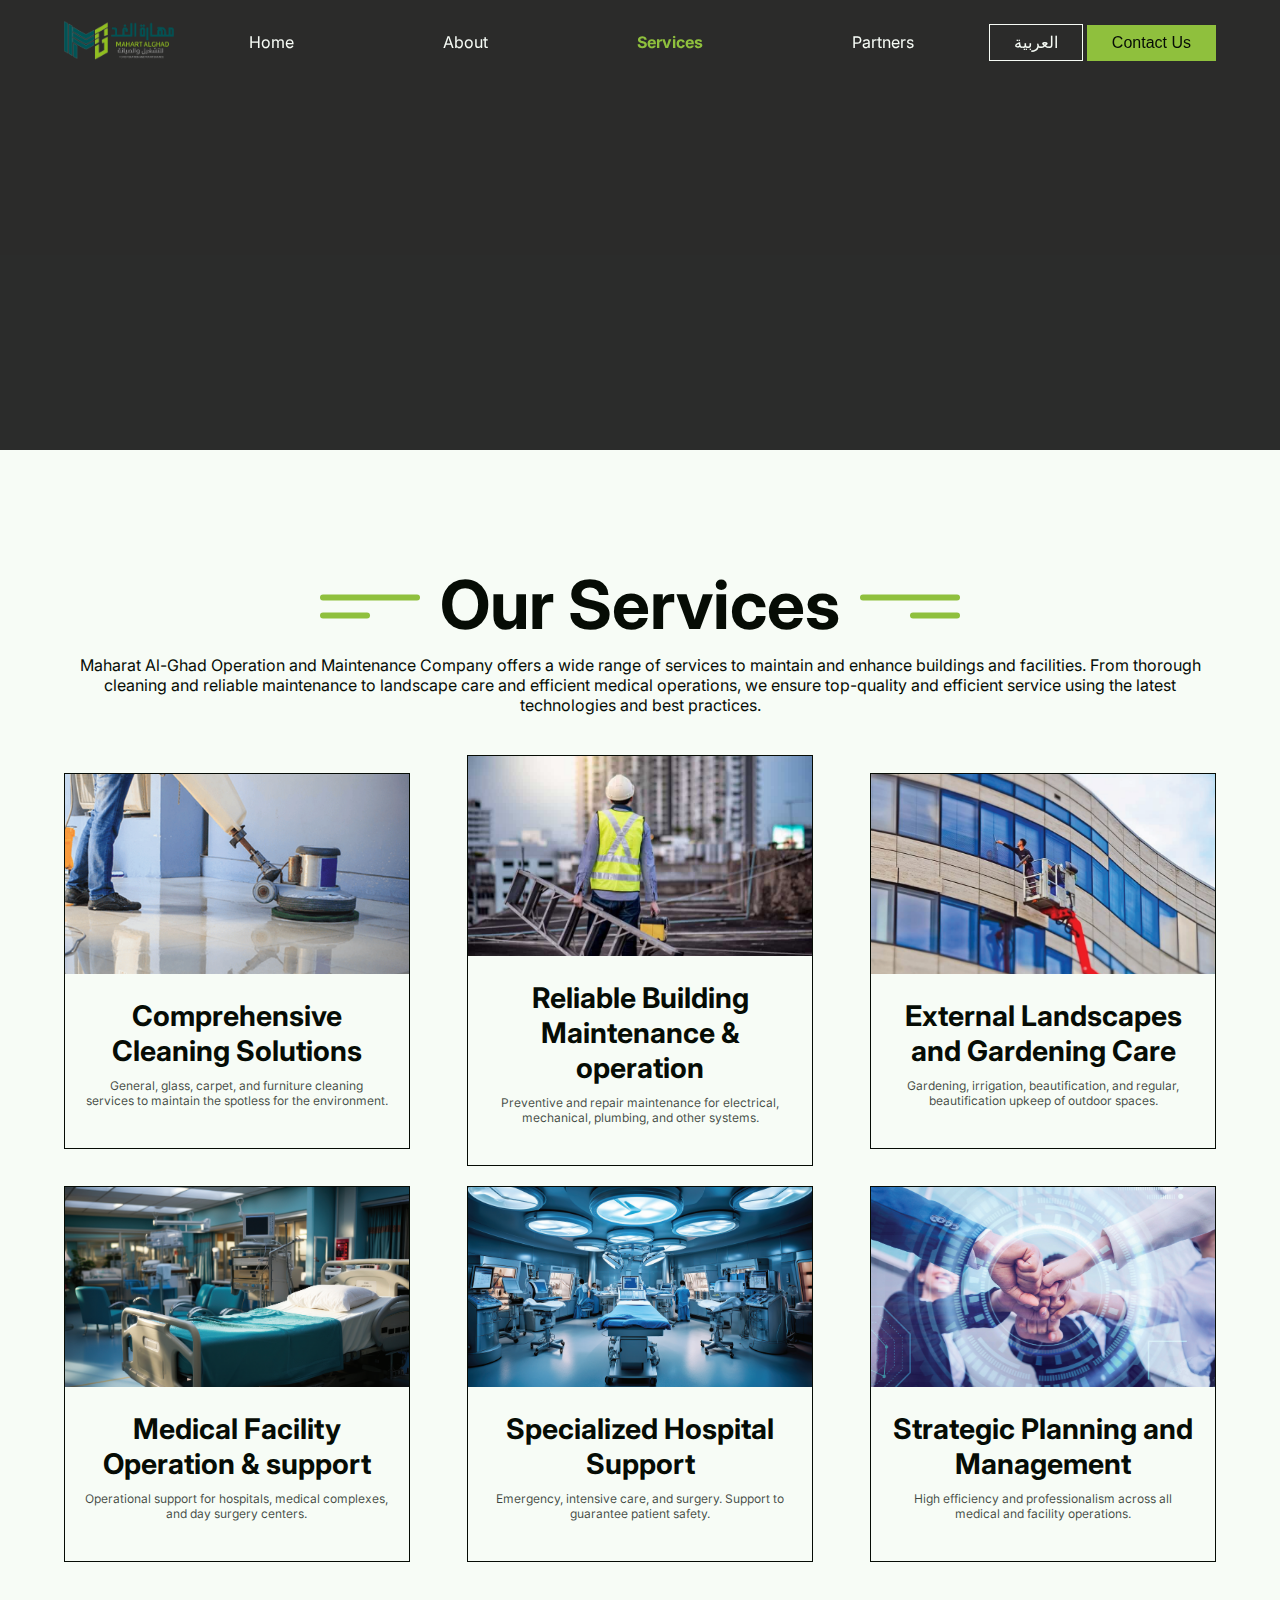
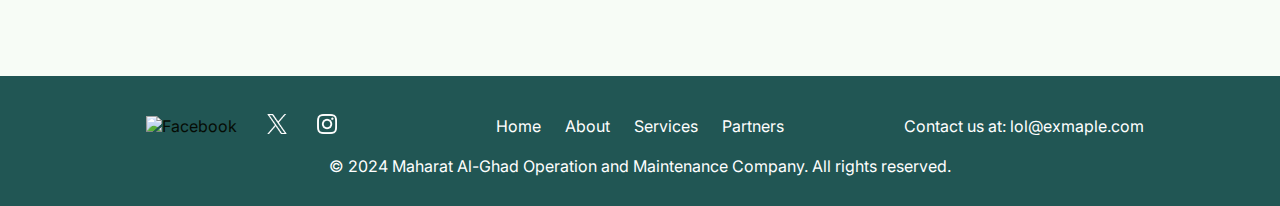
==== pages/services.html @ 473c0de6 "Intial commit" ====
<!DOCTYPE html>
<html lang="en">
<head>
    <meta charset="UTF-8">
    <meta name="viewport" content="width=device-width, initial-scale=1.0">
    <title>Mahart-alghad</title>
    <link rel="stylesheet" href="../styles/style.css">
    <link rel="stylesheet" href="../styles/about.css">
    <link rel="stylesheet" href="../styles/services.css">
    <link rel="icon" href="../assets/favicon.ico" type="image/x-icon">
</head>
<body>
    <nav class="navbar">
        <div class="logo">
            <img src="../assets/logo.png" alt="Company Logo">
        </div>
        <div class="menu-button">
            <button class="menub">
                <img width="35px" src="../assets/menub.png" alt="Menu">
            </button>
        </div>
        <div class="nav-links">
            <a href="index.html" class="nav-link" data-translate="home">Home</a>
            <a href="about.html" class="nav-link" data-translate="about">About</a>
            <a href="services.html" class="nav-link active" data-translate="services">Services</a>
            <a href="partners.html" class="nav-link" data-translate="projects">partners</a>
        </div>
        <div class="nav-buttons">
            <button id="language-toggle" class="secondary-button" data-translate="english">العربية</button>
            <button class="primary-button" data-translate="contact">Contact Us</button>
        </div>
    </nav>

    <header class="hero">
        <div class="overlay"></div>
        <div class="hero-content">
            <h1 data-translate="services_title"></h1>
        </div>
    </header>
    

    <main>

        <section id="services">
            <div class="title-head">
                <img src="../assets/titler.svg" alt="">
                <h1 data-translate="services_title">Our <span>Services</span></h1>
                <img src="../assets/titlel.svg" alt="">
            </div>
            <p data-translate="services_description">Maharat Al-Ghad Operation and Maintenance Company offers a wide range of services to maintain and enhance buildings and facilities. From thorough cleaning and reliable maintenance to landscape care and efficient medical operations, we ensure top-quality and efficient service using the latest technologies and best practices.</p>
             <div class="cards">
                <div class="card">
                    <img src="../assets/service1.png" alt="Service 1">
                    <div class="card-content" dir="auto">
                        <h4 data-translate="cleaning_title"></h4>
                        <small data-translate="cleaning_description"></small>
                    </div>
                </div>
                <div class="card">
                    <img src="../assets/service2.png" alt="Service 2">
                    <div class="card-content" dir="auto">
                        <h4 data-translate="maintenance_title"></h4>
                        <small data-translate="maintenance_description"></small>
                    </div>
                </div>
                <div class="card">
                    <img src="../assets/service3.png" alt="Service 3">
                    <div class="card-content" dir="auto">
                        <h4 data-translate="landscaping_title"></h4>
                        <small data-translate="landscaping_description"></small>
                    </div>
                </div>
                <div class="card">
                    <img src="../assets/service4.png" alt="Service 4">
                    <div class="card-content" dir="auto">
                        <h4 data-translate="Medical_Facility_title"></h4>
                        <small data-translate="Medical_Facility_description"></small>
                    </div>
                </div>
                <div class="card">
                    <img src="../assets/service5.png" alt="Service 5">
                    <div class="card-content" dir="auto">
                        <h4 data-translate="Specialized_Hospital_title"></h4>
                        <small data-translate="Specialized_Hospital_description"></small>
                    </div>
                </div>
                <div class="card">
                    <img src="../assets/vision.png" alt="Service 6">
                    <div class="card-content" dir="auto">
                        <h4 data-translate="Strategic_title"></h4>
                        <small data-translate="Strategic_description"></small>
                    </div>
                </div>
            </div>
        </section>

    </main>

    <footer>
        <div class="footer-container">
            <div class="social-links">
                <a href="#" class="social-link"><img src="../assets/facebook.png" alt="Facebook"></a>
                <a href="#" class="social-link"><img src="../assets/twitter.png" alt="Twitter"></a>
                <a href="#" class="social-link"><img src="../assets/instagram.png" alt="Instagram"></a>
            </div>
            <div class="footer-nav">
                <a href="index.html" data-translate="footer_home">Home</a>
                <a href="about.html" data-translate="footer_about">About</a>
                <a href="services.html" data-translate="footer_services">Services</a>
                <a href="partners.html" data-translate="footer_projects">partners</a>
            </div>
            <div class="contact-info">
                <p data-translate="footer_contact">Contact us at: <a href="mailto:example@email.com">example@email.com</a></p>
            </div>
        </div>
        <div class="copyright">
            <p data-translate="copyright_text">© 2024 Maharat Al-Ghad Operation and Maintenance Company. All rights reserved.</p>
        </div>
    </footer>
    
    <script src="../scripts/scroll.js"></script>
    <script src="../scripts/language-switch.js"></script>
    <script src="../scripts/menu-toggle.js"></script>
    <script src="../scripts/animations.js"></script>
</body>
</html>
---- styles/style.css ----
@import url('https://fonts.googleapis.com/css?family=Inter:700|Inter:400');

/* Define Constants */
:root {
    --primary-color: #8FC03D;
    --accent-color: #215654;
    --background-color: #F7FCF6;
    --text-color: #060C05;
    --secondary-text-color: rgba(6, 12, 5, 0.75);
    --horizontal-padding-desktop: 50px;
    --horizontal-padding-mobile: 20px;
}

/* Reset and General Styles */
body {
  font-family: 'Inter', sans-serif;
  font-weight: 400;
  background-color: var(--background-color);
  color: var(--text-color);
}

h1, h2, h3, h4, h5 {
  font-family: 'Inter', sans-serif;
  font-weight: 700;
}

html {font-size: 100%;} /* 16px */

h1 {font-size: 4.210rem; color: var(--primary-color); /* 67.36px */}

h2 {font-size: 3.158rem; /* 50.56px */}

h3 {font-size: 2.369rem; /* 37.92px */}

h4 {font-size: 1.777rem; /* 28.48px */}

h5 {font-size: 1.333rem; /* 21.28px */}

small {font-size: 0.750rem; font-weight: 400; /* 12px */}

button {
    font-size: 16px;
    font-weight: 400;
}

a {
    text-decoration: none;
    color: var(--text-color);
}

* {
    margin: 0;
    padding: 0;
    box-sizing: border-box;
}

section {
    padding: var(--horizontal-padding-desktop); /* Use horizontal padding variable */
    margin: 50px 0;
}

.title-head {
    display: flex;
    flex-direction: row;
    align-items: center; /* Center vertically */
    gap: 20px;
}


/* Navbar */
.navbar {
    position: fixed;
    top: 0;
    left: 0;
    width: 100%;
    background-color: transparent;
    z-index: 1000;
    display: flex;
    align-items: center;
    justify-content: space-between;
    padding: 20px var(--horizontal-padding-desktop); /* Use horizontal padding variable */
    transition: background-color 0.3s ease-in-out; /* Smooth transition for background color change */
}

.navbar.scrolled {
    background-color: var(--background-color); /* Color after scrolling */
    border-bottom: 1px solid var(--text-color);
}

.navbar .logo img {
    height: 40px;
}

.navbar .nav-links {
    flex: 1;
    display: flex;
    justify-content: space-around;
}

.navbar .nav-links a {
    color: var(--background-color); /* Default color */
    text-decoration: none;
    margin: 0 20px;
    font-weight: 400;
    transition: color 0.3s ease-in-out; /* Smooth transition for color change */
}

.navbar .nav-links .active {
    color: var(--primary-color);
    font-weight: bold;
}

.navbar.scrolled .nav-links .active {
    color: var(--primary-color);
    font-weight: bold;
}

.navbar.scrolled .nav-links a {
    color: var(--text-color); /* Color after scrolling */
}

.navbar.scrolled .secondary-button {
    border: 1px solid var(--text-color);
    color: var(--text-color);
}

.navbar .menu-button {
    display: none;
}

.navbar .menu-button button {
    background-color: transparent;
    border: none;
}

/* Hero Section */
.hero {
    position: relative;
    height: 100vh;
    display: flex;
    align-items: center;
    color: white;
    padding: 0 var(--horizontal-padding-desktop); /* Use horizontal padding variable */
    overflow: hidden;
}

.hero .overlay {
    position: absolute;
    width: 100%;
    height: 100%;
    top: 0;
    left: 0;
    background: rgba(0, 0, 0, 0.77); /* Semi-transparent black background */
    z-index: 1;
}

.hero .slider {
    position: absolute;
    width: 100%;
    height: 100%;
    top: 0;
    left: 0;
    z-index: 0;
}

.hero .slider img {
    width: 100%;
    height: 100%;
    object-fit: cover;
    position: absolute;
    opacity: 0;
    animation: sliderAnimation 15s infinite;
}

.hero .slider img:nth-child(1) {
    animation-delay: 0s;
}

.hero .slider img:nth-child(2) {
    animation-delay: 5s;
}

.hero .slider img:nth-child(3) {
    animation-delay: 10s;
}

@keyframes sliderAnimation {
    0%, 33.33% {
        opacity: 1;
    }
    66.66%, 100% {
        opacity: 0;
    }
}

.hero .hero-content {
    position: relative;
    z-index: 2;
    max-width: 70vw;
}

.hero-content {
    opacity: 0;
    animation: fadeIn 2s forwards;
}

@keyframes fadeIn {
    from {
        opacity: 0;
        transform: translateY(20px);
    }
    to {
        opacity: 1;
        transform: translateY(0);
    }
}


.hero .buttons {
    margin-top: 20px;
    display: flex;
    flex-direction: row;
    gap: 20px;
}

.hero p {
    font-size: 16px;
    font-weight: 400;
    padding: 20px 0px;
}

/* Buttons */
.primary-button {
    background-color: var(--primary-color);
    border: 1px solid var(--primary-color);
    padding: 8px 24px;
    color: var(--text-color);
    cursor: pointer;
    transition: background-color 0.3s ease;
}

.primary-button:hover {
    background-color: #516c22;
}

.secondary-button {
    background-color: transparent;
    padding: 8px 24px;
    border: 1px solid var(--background-color);
    color: var(--background-color);
    cursor: pointer;
}

/* About Section */
#about-us {
    display: flex;
    flex-wrap: wrap;
    padding: var(--horizontal-padding-desktop);
    align-items: center;
}

#about-us .about-image {
    position: relative;
    width: 50%;
    height: 80vh; /* Full screen height */
    display: flex;
    justify-content: center;
    align-items: center;
}

#about-us .about-image::before {
    content: '';
    position: absolute;
    top: 10px; /* Adjust for the downward margin */
    right: 10px; /* Adjust for the leftward margin */
    width: calc(100% + 10px);
    height: calc(100% + 10px);
    border: 5px solid var(--primary-color);
    z-index: 1;
}

:root:lang(ar) #about-us .about-image::before {
    right: auto;
    left: 10px;
}

#about-us .about-image img {
    width: 100%;
    height: 100%;
    object-fit: cover;
    z-index: 2;
    position: relative;
}

#about-us .about-content {
    width: 50%;
    display: flex;
    flex-direction: column;
    gap: 10px;
    padding: 20px;
}

#about-us .about-content h2 {
    display: flex;
    align-items: center;
    margin-bottom: 20px;
}

#about-us .about-content h2 span {
    /* color: var(--primary-color); */
    margin-right: 10px;
}

#about-us .about-content h3 {
    margin-bottom: 15px;
    color: var(--text-color);
}

#about-us .about-content p {
    margin-bottom: 20px;
}

#about-us .about-content .primary-button {
    align-self: flex-start;
}

/* Services Section */
#services {
    text-align: center;
    padding: var(--horizontal-padding-desktop); /* Use horizontal padding variable */
    display: flex;
    flex-direction: column;
    align-items: center;
    justify-content: center;
}

#services h1 {
    color: var(--text-color);
    margin-bottom: 10px;
}

#services p {
    margin-bottom: 40px;
}

#services .cards {
    display: flex;
    width: 100%; /* Set the desired width */
    overflow-x: auto; /* Enable horizontal scrolling */
    /* white-space: nowrap; */
    scrollbar-width: thin; /* Firefox */
    scrollbar-color: var(--primary-color) var(--background-color); /* Firefox */
    height: 60vh;
    gap: 20px;
    align-items: center;
}

#services .card {
    background-color: var(--background-color);
    border: 1px solid var(--text-color);
    width: 30%;
    flex-shrink: 0; /* Prevent cards from shrinking */
    transition: transform 0.3s ease;
}

#services .card:last-child {
    margin-right: 0; /* Remove margin for the last card */
}

#services .card img {
    width: 100%;
    height: 200px;
    object-fit: cover;
}

.tab-container {
    display: flex;
    justify-content: space-around;
    width: 100%;
    margin-bottom: 20px;
}

.tab {
    background-color: var(--background-color);
    border: none;
    padding: 30px 20px;
    margin: 0 5px;
    cursor: pointer;
    transition: all 0.3s ease;
}

.tab:focus {
    color: var(--primary-color);
    border-bottom: 3px solid var(--primary-color);
}

.tab-content {
    display: none;
    background-color: #fff;
    padding: 20px;
    border-radius: 8px;
    box-shadow: 0 4px 6px rgba(0, 0, 0, 0.1);
}

.tab-content.active {
    display: block;
}

#services .card-content {
    padding: 20px;
}

#services .card-content h4 {
    margin-bottom: 10px;
    color: var(--text-color);
}

#services .card-content small {
    color: var(--secondary-text-color);
    margin-bottom: 20px;
    display: block;
}

#services .primary-button {
    margin-top: 10px;
    width: 100%; /* Full width for button */
}

.modal {
    display: none;
    position: fixed;
    z-index: 1;
    left: 0;
    top: 0;
    width: 100%;
    height: 100%;
    overflow: auto;
    background-color: rgb(0,0,0);
    background-color: rgba(0,0,0,0.4);
}

.modal-content {
    background-color: #fefefe;
    margin: 15% auto;
    padding: 20px;
    border: 1px solid #888;
    width: 80%;
}

.close-button {
    color: #aaa;
    float: right;
    font-size: 28px;
    font-weight: bold;
}

.close-button:hover,
.close-button:focus {
    color: black;
    text-decoration: none;
    cursor: pointer;
}

/* Partners section */
#partners {
    display: flex;
    flex-direction: column;
}

#partners .title-head {
    justify-content: center;
}

@keyframes slide {
    from {
      transform: translateX(0);
    }
    to {
      transform: translateX(100%);
    }
  }
  
  .logos {
    overflow: hidden;
    padding: 60px 0;
    margin: 20px 0;
    background: #ecffcc;
    white-space: nowrap;
    position: relative;
    direction: rtl;
  }
  
  .logos:before,
  .logos:after {
    position: absolute;
    top: 0;
    width: 250px;
    height: 100%;
    content: "";
    z-index: 2;
  }
  
  .logos:before {
    left: 0;
    background: linear-gradient(to left, rgba(255, 255, 255, 0), var(--background-color));
  }
  
  .logos:after {
    right: 0;
    background: linear-gradient(to right, rgba(255, 255, 255, 0), var(--background-color));
  }
  
  .logos:hover .logos-slide {
    animation-play-state: paused;
  }
  
  .logos-slide {
    display: inline-block;
    animation: 35s slide infinite linear;
  }
  
  .logos-slide img {
    height: 50px;
    margin: 0 40px;
  }

/* Contact form section */
#contact-form {
    padding: var(--horizontal-padding-desktop);
    background-color: var(--background-color);
    color: var(--text-color);
    display: flex;
    flex-direction: column;
    justify-content: center;
}

#contact-form h1 {
    color: var(--text-color);
    text-align: end;
}

.content-wrapper {
    display: flex;
    flex-direction: row;
    align-items: flex-start;
    gap: var(--horizontal-padding-desktop);
}

.form-wrapper {
    margin-top: 0;
    width: 25%;
    text-align: left;
}

.contact-form {
    width: 90%;
    display: flex;
    flex-direction: column;
    align-items: center;
}

.contact-form .form-group {
    width: 100%;
    margin-bottom: 20px;
    text-align: left;
}

.contact-form label {
    display: block;
    width: 100%;
    margin-bottom: 5px;
}

.contact-form input,
.contact-form textarea {
    width: 100%;
    padding: 8px;
    font-size: 16px;
    border: 1px solid var(--primary-color);
}

.contact-form textarea {
    resize: vertical;
}

.contact-form button {
    width: 100%;
}

/* Footer */
footer {
    background-color: var(--accent-color);
    color: white;
    padding: 30px var(--horizontal-padding-desktop); /* Use horizontal padding variable */
    text-align: center;
}

.footer-container {
    display: flex;
    justify-content: space-between;
    align-items: center;
    flex-wrap: wrap;
    margin-bottom: 10px;
}

.social-links {
    display: flex;
    flex-direction: row;
    align-items: center;
    justify-content: center;
    flex: 1;
}

.social-link img {
    height: 20px;
    margin-right: 20px;
}

.social-link {
    margin-right: 10px;
}

.footer-nav {
    flex: 1;
}

.footer-nav a {
    color: white;
    text-decoration: none;
    margin: 0 10px;
}

.contact-info {
    flex: 1;
}

.contact-info p {
    margin: 10px 0;
}

.contact-info a {
    color: white;
    text-decoration: underline;
}

/* Responsive Styles */

/* Mobile styles */
@media (max-width: 599px) {
  :root {
    --horizontal-padding-desktop: var(--horizontal-padding-mobile);
  }

  html {font-size: 87.5%;} /* 14px */

  h1 {font-size: 2.441rem;} /* 34.32px */
  h2 {font-size: 1.953rem;} /* 27.84px */
  h3 {font-size: 1.563rem;} /* 22.56px */
  h4 {font-size: 1.25rem;}  /* 20px */
  h5 {font-size: 1rem;}     /* 16px */

  .hero .hero-content {
    max-width: 100%;
    text-align: center;
  }

  .navbar .nav-links {
    display: none; /* Hide nav links on mobile */
  }

  .navbar .nav-buttons {
    display: none;
  }

  .navbar .menu-button {
    display: block;
  }

  .nav-links.active {
    display: block;
  }

  .nav-links {
    display: none;
    position: absolute;
    top: 100%;
    left: 0;
    background-color: #222;
    width: 100%;
    text-align: center;
    border-top: 1px solid #E2E8F0;
}

.nav-links.active {
    display: block;
}

.nav-links a {
    display: block;
    padding: 1.5rem 0;
    color: var(--background-color);
    text-decoration: none;
    transition: background-color 0.3s ease;
}

.nav-links a:hover {
    background-color: #333;
}

.navbar.scrolled .nav-links a {
    color: var(--background-color); /* Color after scrolling */
}

  .hero .buttons {
    flex-direction: column;
  }

  .title-head img {
    width: 50px;
  }

  #about-us {
    flex-direction: column;
    align-items: center;
}

#about-us .about-image,
#about-us .about-content {
    width: 100%;
}

#about-us .about-image {
    height: auto; /* Adjust height to content */
}

#about-us .about-image::before {
    display: none;
}

#about-us .about-image img {
    width: 100%;
    height: auto;
    object-fit: cover;
 }

 #about-us .about-content {
    width: 100%;
    padding: 20px 0;
 }

 #services .cards {
    height: auto;
 }

 #services .card {
    width: 100%;
 }

.content-wrapper {
    display: flex;
    flex-direction: column;
    align-items: flex-start;
    gap: var(--horizontal-padding-mobile);
}

#contact-form h1 {
    text-align: start;
}

.form-wrapper {
    margin-bottom: 20px;
    width: 100%;
    text-align: center;
}

.contact-form {
    width: 100%;
    display: flex;
    flex-direction: column;
    align-items: center;
}

.footer-nav {
    display: none;
}

}

/* Tablet styles */
@media (min-width: 600px) and (max-width: 1023px) {
  :root {
    --horizontal-padding-desktop: 8%; /* Adjust as needed */
  }

  html {font-size: 93.75%;} /* 15px */

  h1 {font-size: 3.052rem;} /* 45.78px */
  h2 {font-size: 2.441rem;} /* 36.62px */
  h3 {font-size: 1.953rem;} /* 29.30px */
  h4 {font-size: 1.563rem;} /* 23.44px */
  h5 {font-size: 1.25rem;}  /* 20px */

  .hero .hero-content {
    max-width: 80vw;
  }

  .navbar .nav-links {
    display: none; /* Hide nav links on mobile */
  }

  .hero .buttons {
    flex-direction: row;
    gap: 10px;
  }
  
  #about-us .about-image,
    #about-us .about-content {
        width: 100%;
    }

    #about-us .about-image {
        height: 50vh; /* Adjust height for tablets */
    }

    #about-us .about-image::before {
        display: none;
    }
    
    
    #about-us .about-content {
        width: 100%;
        padding: 20px 0;
    }

    #services .cards {
        height: auto;
     }

    #services .card {
        width: 80%;
    }

    .content-wrapper {
        display: flex;
        flex-direction: column;
        align-items: flex-start;
        gap: var(--horizontal-padding-mobile);
    }
    
    #contact-form h1 {
        text-align: start;
    }
    
    .form-wrapper {
        margin-bottom: 20px;
        width: 100%;
        text-align: center;
    }
    
    .contact-form {
        width: 100%;
        display: flex;
        flex-direction: column;
        align-items: center;
    }
}

/* Desktop styles */
@media (min-width: 1024px) {
  :root {
    --horizontal-padding-desktop: 5%;
  }

  html {font-size: 100%;} /* 16px */

  h1 {font-size: 4.210rem;} /* 67.36px */
  h2 {font-size: 3.158rem;} /* 50.56px */
  h3 {font-size: 2.369rem;} /* 37.92px */
  h4 {font-size: 1.777rem;} /* 28.48px */
  h5 {font-size: 1.333rem;} /* 21.28px */

  .hero .hero-content {
    max-width: 70vw;
  }

  .navbar .nav-links {
    flex-direction: row;
    justify-content: space-around;
  }

  .hero .buttons {
    flex-direction: row;
    gap: 20px;
  }

  #services .card {
    width: 30%;
  }
}


span {
    color: var(--primary-color);
}
---- styles/about.css ----
.hero {
    position: relative;
    height: 50vh;
    background-image: url('../assets/back1.jpeg'); /* Replace with your image path */
    background-size: cover;
    background-position: top;
    justify-content: center;
}

.hero .overlay {
    position: absolute;
    top: 0;
    left: 0;
    width: 100%;
    height: 100%;
    background-color: rgba(0, 0, 0, 0.829);
}

.hero-content {
    position: absolute;
    text-align: center;
    color: white;
    z-index: 1;
}

.vision-container {
    display: flex;
    flex-direction: row;
    justify-content: space-between;
    align-items: center;
    gap: 40px;
    width: 100%;
}

.vision-image {
    /* align-items: center; */
    border: 2px solid var(--primary-color); /* Use your primary color variable */
    height: 70vh;
    background-image: url("../assets/vision.png");
    background-size: cover;
    background-position-x: center;
    border-radius: 40px 0 40px 0;
    width: 30vw;
}

.mission-col {
    text-align: end;
    flex: 1;
}

.vision-col {
    flex: 1;
}

.mission-col .title-head {
    justify-content: end;
}

.mission-col .title-head, .vision-col .title-head {
    margin-bottom: 20px;
}

.vision-col h4 {
    margin-bottom: 20px;
}


@media (max-width: 1023px) {
    .vision-container {
        flex-direction: column;
    }


    .vision-image {
        height: 50vh;
        width: 90vw;
    }
}
---- styles/services.css ----
#services .cards {
    display: flex;
    justify-content: space-between;
    flex-wrap: wrap;
    overflow: hidden;
    height: auto;
    gap: 20px;
    align-items: center;
}
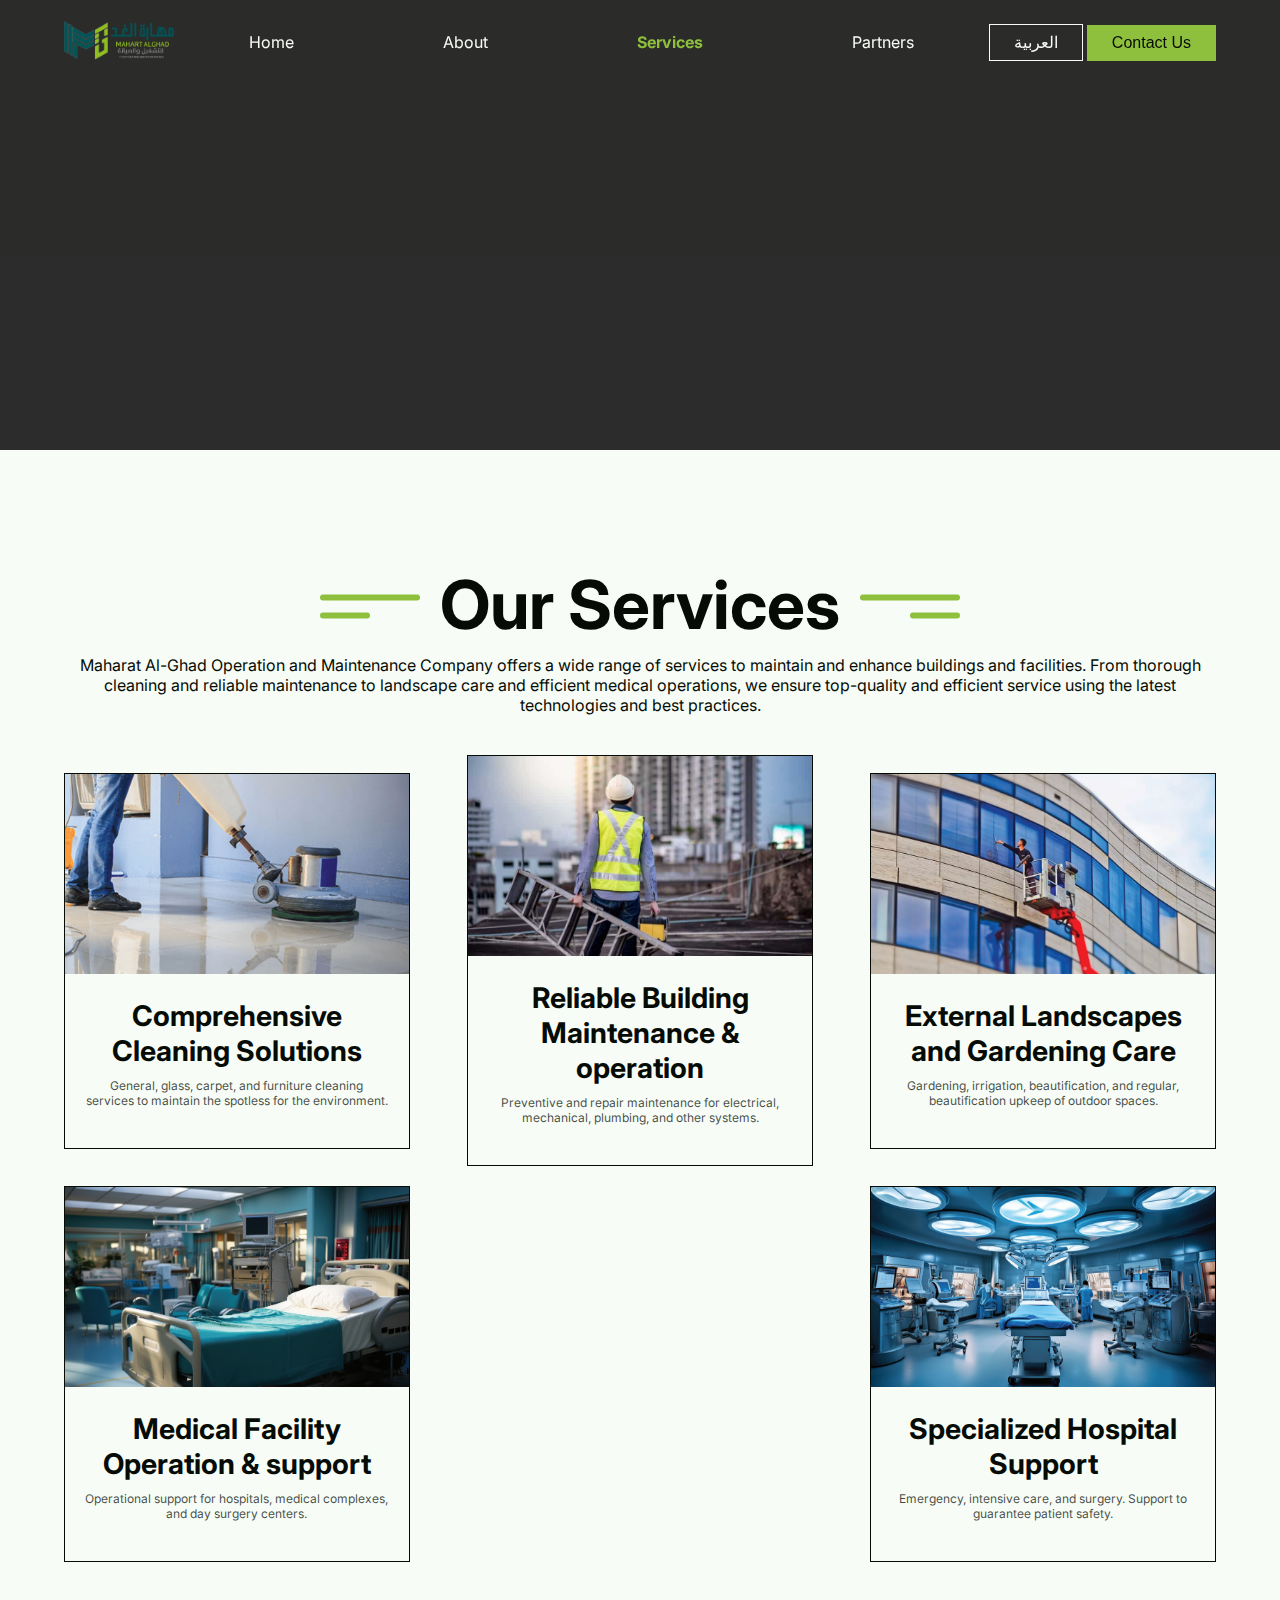
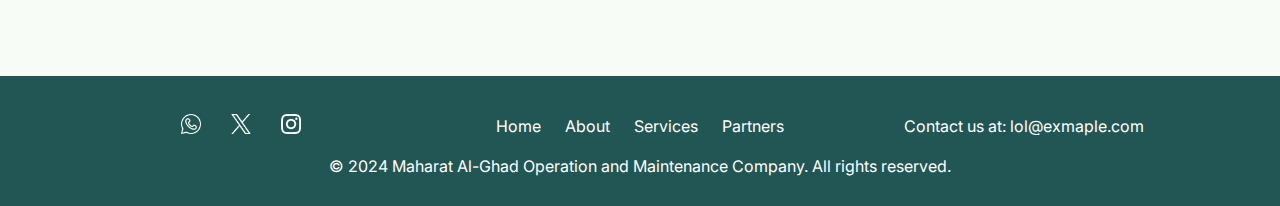
==== commit 094eb120: "final change to the services images" ====
--- a/pages/services.html
+++ b/pages/services.html
@@ -84,13 +84,6 @@
                         <small data-translate="Specialized_Hospital_description"></small>
                     </div>
                 </div>
-                <div class="card">
-                    <img src="../assets/vision.png" alt="Service 6">
-                    <div class="card-content" dir="auto">
-                        <h4 data-translate="Strategic_title"></h4>
-                        <small data-translate="Strategic_description"></small>
-                    </div>
-                </div>
             </div>
         </section>
 
@@ -99,28 +92,33 @@
     <footer>
         <div class="footer-container">
             <div class="social-links">
-                <a href="#" class="social-link"><img src="../assets/facebook.png" alt="Facebook"></a>
-                <a href="#" class="social-link"><img src="../assets/twitter.png" alt="Twitter"></a>
-                <a href="#" class="social-link"><img src="../assets/instagram.png" alt="Instagram"></a>
+                <a href="https://wa.me/0555220473" class="social-link" target="_blank">
+                    <img src="../assets/whatsapp.png" alt="Whatsapp">
+                </a>
+                <a href="https://x.com/mahar_alghad" class="social-link" target="_blank">
+                    <img src="../assets/twitter.png" alt="Twitter">
+                </a>
+                <a href="https://www.instagram.com/mahar_alghad" class="social-link" target="_blank">
+                    <img src="../assets/instagram.png" alt="Instagram">
+                </a>                
             </div>
             <div class="footer-nav">
-                <a href="index.html" data-translate="footer_home">Home</a>
-                <a href="about.html" data-translate="footer_about">About</a>
-                <a href="services.html" data-translate="footer_services">Services</a>
-                <a href="partners.html" data-translate="footer_projects">partners</a>
+                <a href="index.html" data-translate="footer_home"></a>
+                <a href="about.html" data-translate="footer_about"></a>
+                <a href="services.html" data-translate="footer_services"></a>
+                <a href="partners.html" data-translate="footer_projects"></a>
             </div>
             <div class="contact-info">
-                <p data-translate="footer_contact">Contact us at: <a href="mailto:example@email.com">example@email.com</a></p>
+                <p data-translate="footer_contact"><a href="mailto:Info@Mahart-alghad.com"></a></p>
             </div>
         </div>
         <div class="copyright">
-            <p data-translate="copyright_text">© 2024 Maharat Al-Ghad Operation and Maintenance Company. All rights reserved.</p>
+            <p data-translate="copyright_text"></p>
         </div>
     </footer>
     
     <script src="../scripts/scroll.js"></script>
     <script src="../scripts/language-switch.js"></script>
     <script src="../scripts/menu-toggle.js"></script>
-    <script src="../scripts/animations.js"></script>
 </body>
 </html>
